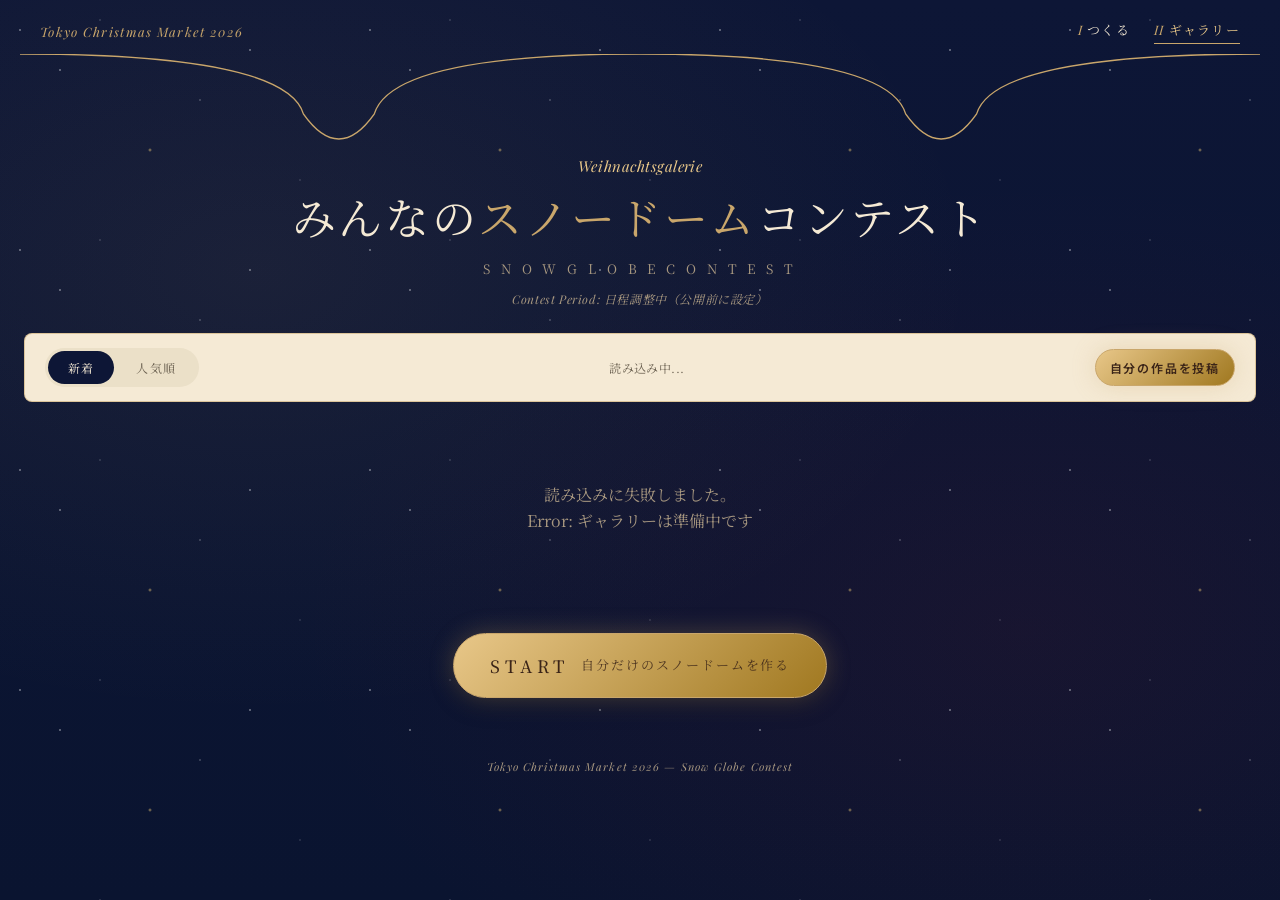
==== gallery.html @ 2eba1203 "Add 3D snow globe maker for test publishing Three.js snow globe maker (shapes, bases, engraving, sno" ====
<!DOCTYPE html>
<html lang="ja">
<head>
<meta charset="UTF-8">
<meta name="viewport" content="width=device-width, initial-scale=1.0">
<title>スノードームコンテスト｜東京クリスマスマーケット2026</title>
<meta name="description" content="みんなが作ったオリジナルスノードームを見てみよう。東京クリスマスマーケット公式スノードームコンテスト。">
<link rel="preconnect" href="https://fonts.googleapis.com">
<link rel="preconnect" href="https://fonts.gstatic.com" crossorigin>
<link href="https://fonts.googleapis.com/css2?family=Noto+Serif+JP:wght@400;500;600;700&family=Noto+Sans+JP:wght@400;500;700&family=Playfair+Display:ital,wght@0,400;0,500;1,400;1,500&display=swap" rel="stylesheet">
<link rel="stylesheet" href="css/common.css">
<link rel="stylesheet" href="css/gallery.css">
</head>
<body>

<div class="sky-bg"></div>

<header class="site-header">
  <p class="brand">Tokyo Christmas Market 2026</p>
  <nav class="nav">
    <a href="index.html"><span class="roman">I</span>つくる</a>
    <a href="gallery.html" class="active"><span class="roman">II</span>ギャラリー</a>
  </nav>
</header>

<div class="arch-decoration"></div>

<div class="title-block">
  <p class="tagline">Weihnachtsgalerie</p>
  <h1><span class="nw">みんなの<span class="accent">スノードーム</span></span><span class="nw">コンテスト</span></h1>
  <p class="subtitle">S  N  O  W  G  L  O  B  E   C  O  N  T  E  S  T</p>
  <p style="font-size: 12px; color: var(--text-light-dim); margin: 10px 0 0; font-family: var(--font-serif-en); font-style: italic; letter-spacing: 0.05em;">
    Contest Period: <span id="periodLabel"></span>
  </p>
</div>

<div class="gallery-controls">
  <div class="sort-tabs">
    <button data-sort="new" class="active">新着</button>
    <button data-sort="popular">人気順</button>
  </div>
  <div class="gallery-count" id="galleryCount">読み込み中...</div>
  <a href="index.html" class="btn btn-primary btn-sm">
    <span>自分の作品を投稿</span>
  </a>
</div>

<div class="gallery-grid" id="galleryGrid"></div>

<div class="gallery-loading" id="galleryLoading">
  <div class="spinner"></div>
</div>

<div class="load-more">
  <button class="btn" id="loadMoreBtn" style="display:none;">もっと見る</button>
</div>

<div class="cta-make">
  <a href="index.html" class="btn-start">
    <span class="label-en">START</span>
    <span class="label-jp">自分だけのスノードームを作る</span>
  </a>
</div>

<!-- 詳細モーダル -->
<div class="modal-overlay" id="detailModal">
  <div class="modal detail-modal">
    <button class="modal-close" onclick="closeDetail()" style="color: #fff; background: rgba(0,0,0,0.5); z-index: 10;">×</button>
    <img class="detail-img" src="" alt="">
    <div class="detail-body">
      <h2 class="detail-name"></h2>
      <p class="detail-comment"></p>
      <div class="detail-actions">
        <button class="btn" data-share-x>𝕏 でシェア</button>
        <button class="btn" data-copy-link>リンクをコピー</button>
      </div>
    </div>
  </div>
</div>

<footer class="site-footer">
  Tokyo Christmas Market 2026 — Snow Globe Contest
</footer>

<script src="js/config.js"></script>
<script src="js/gallery.js"></script>
<script>
  document.getElementById('periodLabel').textContent = CONFIG.CONTEST_PERIOD;
</script>

</body>
</html>
---- css/common.css ----
/* ============================================================
   TCM スノードームメーカー 共通
   マグカップメーカー準拠：深ネイビー＋ゴールド装飾＋明朝＋クリーム
   ============================================================ */

:root {
  /* TCM 2026 公式カラー */
  --tcm-navy: #0d1636;         /* 公式ネイビー・最深 */
  --tcm-navy-mid: #1b2a52;     /* 中間 */
  --tcm-navy-light: #2a3a6b;
  --tcm-red: #8b1821;          /* 公式レッド */
  --tcm-gold: #c9a66b;         /* アンティークゴールド */
  --tcm-gold-light: #e8c789;
  --tcm-gold-dark: #a07820;
  --tcm-cream: #f5ead5;        /* パネル用クリーム */
  --tcm-cream-dim: #e8dcbf;
  --tcm-brown: #3a2418;

  /* セマンティック */
  --bg-stage: #06102e;         /* ステージ最深 */
  --bg-base: #0a1430;          /* 全体背景 */
  --bg-panel: #f5ead5;         /* パネル：クリーム */
  --bg-panel-sub: #ebe0c8;     /* サブカード */
  --bg-input: #ffffff;

  --text-light: #f5ead5;       /* ダーク背景上 */
  --text-light-dim: #a89880;
  --text-dark: #2a2410;        /* 明るいパネル上 */
  --text-dark-dim: #6a6050;
  --text-gold: #c9a66b;

  --border-gold: rgba(201, 166, 107, 0.55);
  --border-gold-strong: #c9a66b;
  --border-dark: rgba(42, 36, 16, 0.15);

  --shadow-soft: 0 4px 20px rgba(0, 0, 0, 0.35);
  --shadow-strong: 0 10px 40px rgba(0, 0, 0, 0.55);
  --shadow-gold: 0 0 24px rgba(201, 166, 107, 0.3);
  --shadow-panel: 0 4px 24px rgba(0, 0, 0, 0.25);

  --radius: 8px;
  --radius-sm: 4px;
  --radius-lg: 14px;
  --radius-pill: 999px;

  --font-serif: "Noto Serif JP", "Playfair Display", "游明朝", serif;
  --font-serif-en: "Playfair Display", "Noto Serif JP", serif;
  --font-sans: "Noto Sans JP", -apple-system, "Hiragino Sans", sans-serif;
}

* { box-sizing: border-box; }

html, body {
  margin: 0;
  padding: 0;
  background: var(--bg-base);
  color: var(--text-light);
  font-family: var(--font-sans);
  line-height: 1.6;
  min-height: 100vh;
  -webkit-font-smoothing: antialiased;
}

/* 星空背景（ベース） */
.sky-bg {
  position: fixed; inset: 0;
  z-index: 0;
  background:
    radial-gradient(ellipse at 20% 30%, rgba(201, 166, 107, 0.08), transparent 50%),
    radial-gradient(ellipse at 80% 70%, rgba(139, 24, 33, 0.1), transparent 50%),
    linear-gradient(180deg, var(--tcm-navy) 0%, var(--bg-base) 100%);
  pointer-events: none;
}

.sky-bg::before {
  content: ""; position: absolute; inset: 0;
  background-image:
    radial-gradient(1.5px 1.5px at 20px 30px, #fff, transparent),
    radial-gradient(1.5px 1.5px at 60px 70px, #fff, transparent),
    radial-gradient(1px 1px at 100px 20px, rgba(255,255,255,0.7), transparent),
    radial-gradient(2px 2px at 150px 150px, #ffd77a, transparent),
    radial-gradient(1px 1px at 200px 100px, #fff, transparent),
    radial-gradient(1.5px 1.5px at 250px 50px, #fff, transparent),
    radial-gradient(1px 1px at 300px 180px, rgba(255,255,255,0.6), transparent);
  background-repeat: repeat;
  background-size: 350px 220px;
  opacity: 0.6;
}

/* ───────── ヘッダー（マグカップメーカー準拠） ───────── */
.site-header {
  position: relative;
  z-index: 2;
  padding: 20px 40px 10px;
  display: flex;
  align-items: center;
  justify-content: space-between;
}

.site-header .brand {
  font-family: var(--font-serif-en);
  font-style: italic;
  font-size: 13px;
  letter-spacing: 0.1em;
  color: var(--tcm-gold);
  margin: 0;
}

.site-header .nav {
  display: flex;
  gap: 24px;
  font-family: var(--font-serif);
  font-size: 13px;
}

.site-header .nav a {
  color: var(--tcm-cream);
  text-decoration: none;
  padding-bottom: 2px;
  border-bottom: 1px solid transparent;
  letter-spacing: 0.1em;
}

.site-header .nav a:hover,
.site-header .nav a.active {
  border-bottom-color: var(--tcm-gold);
  color: var(--tcm-gold-light);
}

.site-header .nav a .roman {
  font-family: var(--font-serif-en);
  font-style: italic;
  margin-right: 4px;
  color: var(--tcm-gold);
}

/* ゴールドのアーチ装飾（SVG を背景として） */
.arch-decoration {
  position: relative;
  z-index: 1;
  height: 90px;
  margin: 0 20px;
  background-repeat: no-repeat;
  background-position: center top;
  background-size: 100% 90px;
  background-image: url("data:image/svg+xml;utf8,<svg xmlns='http://www.w3.org/2000/svg' viewBox='0 0 1400 90' preserveAspectRatio='none'><path d='M 0 0 Q 300 0 320 60 Q 340 85 360 85 Q 380 85 400 60 Q 420 0 700 0 Q 980 0 1000 60 Q 1020 85 1040 85 Q 1060 85 1080 60 Q 1100 0 1400 0' fill='none' stroke='%23c9a66b' stroke-width='1.4'/></svg>");
  pointer-events: none;
}

/* ───────── タイトル ───────── */
.title-block {
  position: relative;
  z-index: 2;
  text-align: center;
  padding: 10px 20px 24px;
}

.title-block .tagline {
  font-family: var(--font-serif-en);
  font-style: italic;
  font-size: 15px;
  color: var(--tcm-gold-light);
  margin: 0 0 10px;
  letter-spacing: 0.03em;
}

.title-block h1 {
  font-family: var(--font-serif);
  font-weight: 400;
  font-size: clamp(26px, 4.5vw, 44px);
  margin: 0;
  color: var(--tcm-cream);
  letter-spacing: 0.06em;
  line-height: 1.3;
}

.title-block h1 .accent {
  color: var(--tcm-gold);
}

.title-block .subtitle {
  margin: 14px 0 0;
  font-family: var(--font-serif);
  font-size: 13px;
  color: var(--text-light-dim);
  letter-spacing: 0.3em;
}

/* ───────── ボタン ───────── */
.btn {
  display: inline-flex;
  align-items: center;
  justify-content: center;
  gap: 8px;
  padding: 12px 22px;
  border: 1px solid var(--border-gold);
  background: var(--tcm-navy-mid);
  color: var(--tcm-cream);
  font-family: var(--font-sans);
  font-size: 13px;
  font-weight: 500;
  cursor: pointer;
  border-radius: var(--radius-pill);
  transition: all 0.2s ease;
  text-decoration: none;
  letter-spacing: 0.05em;
}

.btn:hover {
  background: var(--tcm-navy-light);
  border-color: var(--tcm-gold);
  box-shadow: var(--shadow-gold);
}

.btn-primary {
  background: linear-gradient(135deg, var(--tcm-gold-light), var(--tcm-gold-dark));
  border: 1px solid var(--tcm-gold);
  color: var(--tcm-brown);
  font-weight: 600;
  letter-spacing: 0.15em;
  padding: 14px 28px;
  box-shadow: var(--shadow-gold);
}

.btn-primary:hover {
  background: linear-gradient(135deg, #f0d4a0, var(--tcm-gold));
  color: var(--tcm-navy);
}

.btn-primary .divider {
  width: 1px;
  height: 16px;
  background: rgba(42, 36, 16, 0.4);
  margin: 0 8px;
}

.btn-sm { padding: 8px 14px; font-size: 12px; }
.btn-lg { padding: 16px 32px; font-size: 15px; }

.btn-ghost {
  background: transparent;
}

/* 大きなSTART風ボタン（マグカップメーカー同じ） */
.btn-start {
  display: inline-flex;
  align-items: center;
  gap: 12px;
  padding: 18px 36px;
  background: linear-gradient(135deg, var(--tcm-gold-light), var(--tcm-gold-dark));
  border: 1px solid var(--tcm-gold);
  color: var(--tcm-brown);
  font-family: var(--font-serif);
  font-size: 17px;
  letter-spacing: 0.3em;
  border-radius: var(--radius-pill);
  cursor: pointer;
  text-decoration: none;
  box-shadow: var(--shadow-gold), 0 6px 24px rgba(0,0,0,0.3);
  transition: all 0.25s;
}

.btn-start .label-en { font-weight: 500; }
.btn-start .label-jp { font-weight: 400; font-size: 13px; letter-spacing: 0.15em; opacity: 0.85; }
.btn-start:hover { transform: translateY(-2px); box-shadow: var(--shadow-gold), 0 10px 32px rgba(0,0,0,0.4); }

/* ───────── モーダル ───────── */
.modal-overlay {
  position: fixed; inset: 0;
  background: rgba(0, 0, 0, 0.78);
  display: none;
  align-items: center;
  justify-content: center;
  z-index: 100;
  padding: 20px;
  backdrop-filter: blur(6px);
}

.modal-overlay.open { display: flex; }

.modal {
  background: var(--bg-panel);
  color: var(--text-dark);
  border: 1px solid var(--border-gold-strong);
  border-radius: var(--radius-lg);
  padding: 32px 36px;
  max-width: 540px;
  width: 100%;
  max-height: 85vh;
  overflow-y: auto;
  box-shadow: var(--shadow-strong);
  position: relative;
}

.modal h2 {
  font-family: var(--font-serif);
  font-weight: 500;
  margin: 0 0 20px;
  color: var(--tcm-navy);
  font-size: 22px;
  letter-spacing: 0.08em;
  text-align: center;
}

.modal .modal-sub {
  font-family: var(--font-serif-en);
  font-style: italic;
  text-align: center;
  color: var(--tcm-gold-dark);
  font-size: 13px;
  margin: -14px 0 20px;
}

.modal-close {
  position: absolute;
  top: 16px; right: 16px;
  background: none;
  border: none;
  color: var(--text-dark-dim);
  font-size: 22px;
  cursor: pointer;
  width: 32px;
  height: 32px;
  border-radius: 50%;
  transition: background 0.15s;
}

.modal-close:hover { background: rgba(0,0,0,0.06); }

/* ───────── フォーム ───────── */
.form-group {
  margin-bottom: 18px;
}

.form-group label {
  display: block;
  margin-bottom: 6px;
  font-size: 12px;
  font-family: var(--font-serif);
  color: var(--text-dark-dim);
  letter-spacing: 0.08em;
}

.form-group input, .form-group textarea {
  width: 100%;
  padding: 10px 14px;
  background: var(--bg-input);
  border: 1px solid var(--border-dark);
  color: var(--text-dark);
  font-family: var(--font-sans);
  font-size: 14px;
  border-radius: var(--radius-sm);
  transition: border-color 0.15s;
}

.form-group input:focus, .form-group textarea:focus {
  outline: none;
  border-color: var(--tcm-gold);
}

/* ───────── トースト ───────── */
.toast {
  position: fixed;
  bottom: 30px;
  left: 50%;
  transform: translateX(-50%) translateY(100px);
  padding: 12px 24px;
  background: var(--tcm-cream);
  color: var(--tcm-navy);
  border: 1px solid var(--tcm-gold);
  border-radius: var(--radius-pill);
  box-shadow: var(--shadow-strong);
  z-index: 200;
  transition: transform 0.3s ease, opacity 0.3s;
  opacity: 0;
  pointer-events: none;
  font-family: var(--font-serif);
  font-size: 13px;
  letter-spacing: 0.05em;
}

.toast.show {
  transform: translateX(-50%) translateY(0);
  opacity: 1;
}

/* ───────── フッター ───────── */
.site-footer {
  position: relative;
  z-index: 2;
  margin-top: 40px;
  padding: 20px 20px 24px;
  text-align: center;
  color: var(--text-light-dim);
  font-size: 11px;
  font-family: var(--font-serif-en);
  font-style: italic;
  letter-spacing: 0.1em;
}

/* スクロールバー */
::-webkit-scrollbar { width: 8px; height: 8px; }
::-webkit-scrollbar-track { background: transparent; }
::-webkit-scrollbar-thumb { background: rgba(201, 166, 107, 0.3); border-radius: 4px; }
::-webkit-scrollbar-thumb:hover { background: var(--tcm-gold); }

/* セクションラベル（パネル内の見出し用） */
.section-label {
  display: flex;
  align-items: baseline;
  justify-content: space-between;
  margin: 0 0 12px;
  padding-bottom: 8px;
  border-bottom: 1px solid var(--border-dark);
}

.section-label .jp {
  font-family: var(--font-serif);
  font-size: 15px;
  color: var(--tcm-navy);
  font-weight: 500;
  letter-spacing: 0.1em;
}

.section-label .en {
  font-family: var(--font-serif-en);
  font-style: italic;
  font-size: 13px;
  color: var(--tcm-gold-dark);
  letter-spacing: 0.05em;
}

/* 操作ヒント行（ステージ上） */
.stage-hint {
  color: var(--text-light-dim);
  font-size: 11px;
  text-align: right;
  letter-spacing: 0.1em;
  font-family: var(--font-serif);
  padding: 4px 10px;
}

/* ユーティリティ */
.center { text-align: center; }
.flex-row { display: flex; gap: 10px; }
.flex-row.wrap { flex-wrap: wrap; }

.nw { display: inline-block; white-space: nowrap; }
@media (max-width: 640px) {
  .site-header { flex-direction: column; gap: 8px; padding-top: 14px; }
  .site-header .nav { gap: 18px; }
  .title-block .subtitle { letter-spacing: 0.18em; font-size: 11px; }
}
---- css/gallery.css ----
/* ============================================================
   ギャラリー
   ============================================================ */

.gallery-controls {
  display: flex;
  justify-content: space-between;
  align-items: center;
  gap: 12px;
  margin: 0 24px 20px;
  flex-wrap: wrap;
  padding: 14px 20px;
  background: var(--bg-panel);
  color: var(--text-dark);
  border: 1px solid var(--border-gold);
  border-radius: var(--radius);
  position: relative;
  z-index: 2;
}

.sort-tabs {
  display: flex;
  gap: 2px;
  background: var(--bg-panel-sub);
  padding: 3px;
  border-radius: var(--radius-pill);
}

.sort-tabs button {
  padding: 8px 20px;
  background: transparent;
  border: none;
  color: var(--text-dark-dim);
  cursor: pointer;
  border-radius: var(--radius-pill);
  font-family: var(--font-serif);
  font-size: 12px;
  letter-spacing: 0.1em;
}

.sort-tabs button.active {
  background: var(--tcm-navy);
  color: var(--tcm-cream);
}

.gallery-count {
  color: var(--text-dark-dim);
  font-size: 12px;
  font-family: var(--font-serif);
  letter-spacing: 0.03em;
}

.gallery-grid {
  position: relative;
  z-index: 2;
  display: grid;
  grid-template-columns: repeat(auto-fill, minmax(220px, 1fr));
  gap: 16px;
  padding: 0 24px;
}

@media (max-width: 640px) {
  .gallery-grid { grid-template-columns: repeat(auto-fill, minmax(150px, 1fr)); gap: 10px; padding: 0 12px; }
  .gallery-controls { margin: 0 12px 16px; padding: 10px 14px; }
}

.gcard {
  background: var(--bg-panel);
  color: var(--text-dark);
  border: 1px solid var(--border-gold);
  border-radius: var(--radius);
  overflow: hidden;
  transition: all 0.2s;
  cursor: pointer;
  display: flex;
  flex-direction: column;
  box-shadow: var(--shadow-panel);
}

.gcard:hover {
  transform: translateY(-4px);
  box-shadow: var(--shadow-strong);
  border-color: var(--tcm-gold);
}

.gcard-img {
  width: 100%;
  aspect-ratio: 1 / 1;
  background: var(--bg-stage);
  display: block;
  object-fit: cover;
}

.gcard-body {
  padding: 10px 14px;
}

.gcard-name {
  font-family: var(--font-serif);
  font-weight: 500;
  color: var(--text-dark);
  font-size: 14px;
  overflow: hidden;
  text-overflow: ellipsis;
  white-space: nowrap;
}

.gcard-comment {
  color: var(--text-dark-dim);
  font-size: 12px;
  margin: 4px 0 8px;
  display: -webkit-box;
  -webkit-line-clamp: 2;
  -webkit-box-orient: vertical;
  overflow: hidden;
  min-height: 2.4em;
  letter-spacing: 0.02em;
}

.gcard-foot {
  display: flex;
  justify-content: space-between;
  align-items: center;
  padding: 8px 14px;
  border-top: 1px solid var(--border-dark);
  background: var(--bg-panel-sub);
}

.like-btn {
  display: inline-flex;
  align-items: center;
  gap: 4px;
  background: none;
  border: none;
  color: var(--text-dark-dim);
  cursor: pointer;
  font-size: 13px;
  padding: 4px 8px;
  border-radius: var(--radius-pill);
  font-family: var(--font-serif);
}

.like-btn:hover {
  background: rgba(139, 24, 33, 0.08);
  color: var(--tcm-red);
}

.like-btn.liked {
  color: var(--tcm-red);
  font-weight: 600;
}

.gcard-date {
  color: var(--text-dark-dim);
  font-size: 10px;
  font-family: var(--font-serif-en);
  font-style: italic;
}

.load-more {
  position: relative;
  z-index: 2;
  text-align: center;
  margin-top: 30px;
}

.gallery-loading, .gallery-empty {
  text-align: center;
  padding: 60px 20px;
  color: var(--text-light-dim);
  font-family: var(--font-serif);
}

.spinner {
  display: inline-block;
  width: 28px; height: 28px;
  border: 3px solid rgba(201, 166, 107, 0.2);
  border-top-color: var(--tcm-gold);
  border-radius: 50%;
  animation: spin 0.8s linear infinite;
}

@keyframes spin { to { transform: rotate(360deg); } }

/* 詳細モーダル */
.detail-modal {
  max-width: 640px;
  padding: 0;
  overflow: hidden;
}

.detail-img {
  width: 100%;
  aspect-ratio: 1 / 1;
  background: var(--bg-stage);
  display: block;
  object-fit: contain;
}

.detail-body {
  padding: 24px 28px;
}

.detail-name {
  font-family: var(--font-serif);
  color: var(--tcm-navy);
  margin: 0 0 8px;
  font-size: 20px;
  letter-spacing: 0.08em;
}

.detail-comment {
  color: var(--text-dark);
  margin: 0 0 16px;
  line-height: 1.6;
}

.detail-actions {
  display: flex;
  gap: 10px;
  flex-wrap: wrap;
}

.detail-actions .btn {
  color: var(--text-dark);
  background: var(--bg-panel-sub);
  border-color: var(--border-dark);
}

.cta-make {
  position: relative;
  z-index: 2;
  text-align: center;
  margin: 40px 0 20px;
}
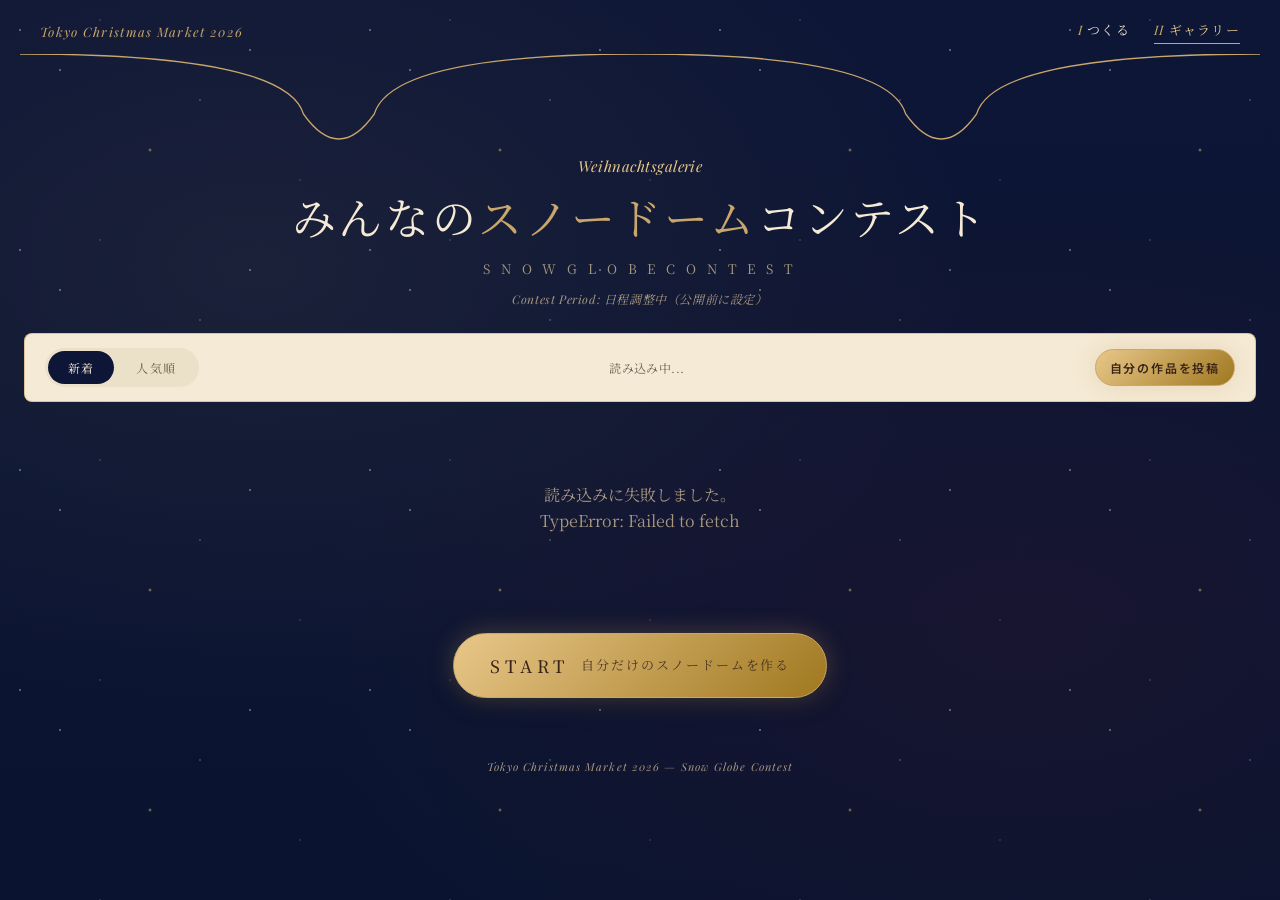
==== commit ba327d95: "Connect contest backend (GAS) and add OGP - Send contest/like requests as urlencoded so GAS receives" ====
--- a/gallery.html
+++ b/gallery.html
@@ -4,6 +4,16 @@
 <meta charset="UTF-8">
 <meta name="viewport" content="width=device-width, initial-scale=1.0">
 <title>スノードームコンテスト｜東京クリスマスマーケット2026</title>
+<meta name="description" content="スノードームメーカーで作られた作品のギャラリー。お気に入りの作品に「いいね」で投票しよう。">
+<meta property="og:type" content="website">
+<meta property="og:site_name" content="東京クリスマスマーケット2026">
+<meta property="og:title" content="スノードームコンテスト｜東京クリスマスマーケット2026">
+<meta property="og:description" content="スノードームメーカーで作られた作品のギャラリー。お気に入りの作品に「いいね」で投票しよう。">
+<meta property="og:url" content="https://kakerushirasawa.github.io/tcm-snowdome/gallery.html">
+<meta property="og:image" content="https://kakerushirasawa.github.io/tcm-snowdome/assets/ogp.jpg">
+<meta property="og:image:width" content="1200">
+<meta property="og:image:height" content="630">
+<meta name="twitter:card" content="summary_large_image">
 <meta name="description" content="みんなが作ったオリジナルスノードームを見てみよう。東京クリスマスマーケット公式スノードームコンテスト。">
 <link rel="preconnect" href="https://fonts.googleapis.com">
 <link rel="preconnect" href="https://fonts.gstatic.com" crossorigin>
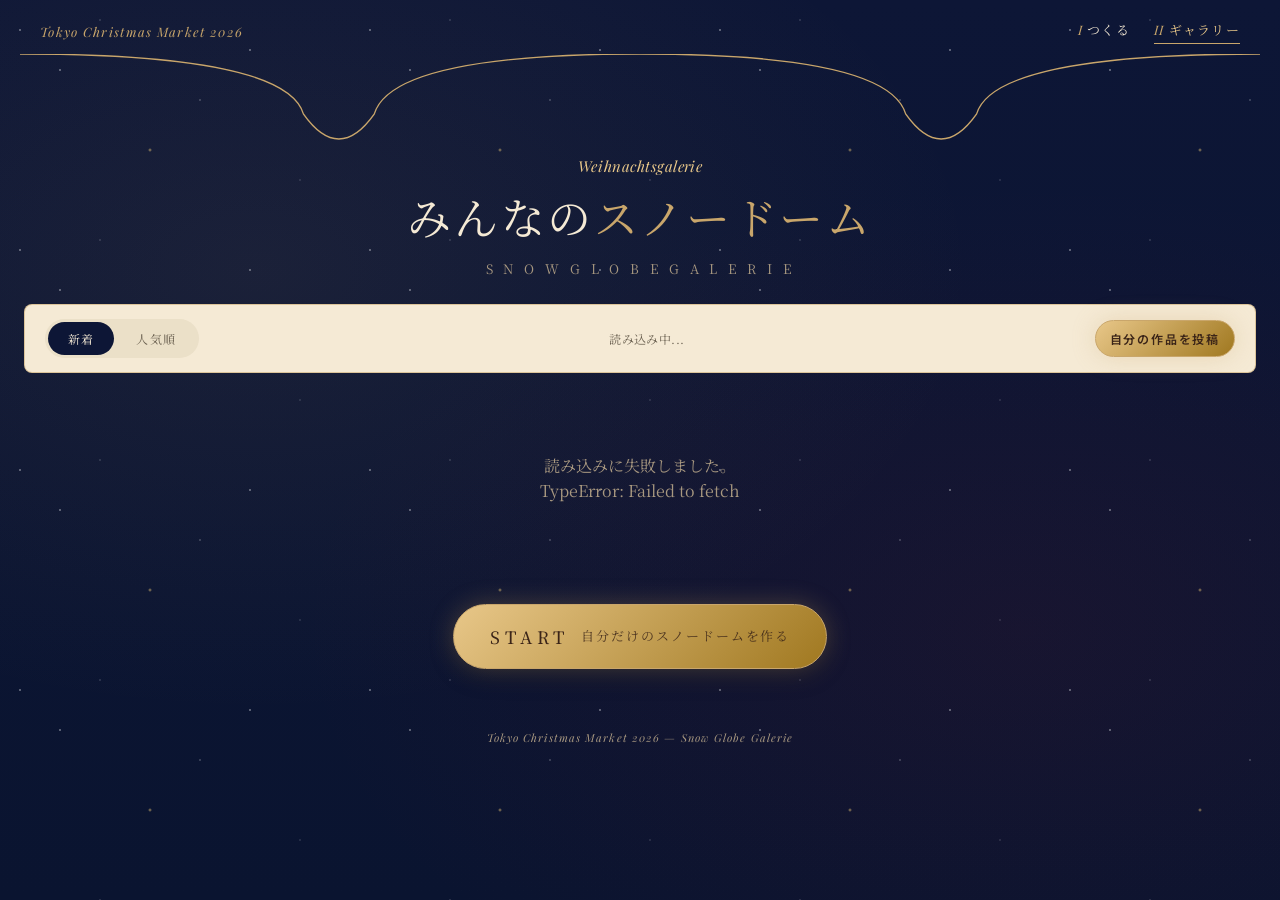
==== commit 119bcc64: "Replace contest with gallery and add a start-screen stream - Rename all "コンテスト" wording to ギャラリー acr" ====
--- a/gallery.html
+++ b/gallery.html
@@ -3,18 +3,19 @@
 <head>
 <meta charset="UTF-8">
 <meta name="viewport" content="width=device-width, initial-scale=1.0">
-<title>スノードームコンテスト｜東京クリスマスマーケット2026</title>
+<title>みんなのスノードーム｜東京クリスマスマーケット2026</title>
 <meta name="description" content="スノードームメーカーで作られた作品のギャラリー。お気に入りの作品に「いいね」で投票しよう。">
 <meta property="og:type" content="website">
 <meta property="og:site_name" content="東京クリスマスマーケット2026">
-<meta property="og:title" content="スノードームコンテスト｜東京クリスマスマーケット2026">
+<meta property="og:title" content="みんなのスノードーム｜東京クリスマスマーケット2026">
 <meta property="og:description" content="スノードームメーカーで作られた作品のギャラリー。お気に入りの作品に「いいね」で投票しよう。">
 <meta property="og:url" content="https://kakerushirasawa.github.io/tcm-snowdome/gallery.html">
 <meta property="og:image" content="https://kakerushirasawa.github.io/tcm-snowdome/assets/ogp.jpg">
 <meta property="og:image:width" content="1200">
 <meta property="og:image:height" content="630">
 <meta name="twitter:card" content="summary_large_image">
-<meta name="description" content="みんなが作ったオリジナルスノードームを見てみよう。東京クリスマスマーケット公式スノードームコンテスト。">
+<meta name="description" content="みんなが作ったオリジナルスノードームを見てみよう。東京クリスマスマーケット公式。">
+<link rel="icon" href="data:image/svg+xml,%3Csvg xmlns='http://www.w3.org/2000/svg' viewBox='0 0 32 32'%3E%3Crect width='32' height='32' rx='6' fill='%230d1b3e'/%3E%3Ccircle cx='16' cy='14' r='8.5' fill='none' stroke='%23c9a66b' stroke-width='1.6'/%3E%3Cpath d='M7 24h18l-1.6 4H8.6z' fill='%23c9a66b'/%3E%3Ccircle cx='12' cy='12' r='1.1' fill='%23fff'/%3E%3Ccircle cx='19' cy='10' r='1' fill='%23fff'/%3E%3Ccircle cx='17' cy='16' r='1.2' fill='%23fff'/%3E%3C/svg%3E">
 <link rel="preconnect" href="https://fonts.googleapis.com">
 <link rel="preconnect" href="https://fonts.gstatic.com" crossorigin>
 <link href="https://fonts.googleapis.com/css2?family=Noto+Serif+JP:wght@400;500;600;700&family=Noto+Sans+JP:wght@400;500;700&family=Playfair+Display:ital,wght@0,400;0,500;1,400;1,500&display=swap" rel="stylesheet">
@@ -37,11 +38,8 @@
 
 <div class="title-block">
   <p class="tagline">Weihnachtsgalerie</p>
-  <h1><span class="nw">みんなの<span class="accent">スノードーム</span></span><span class="nw">コンテスト</span></h1>
-  <p class="subtitle">S  N  O  W  G  L  O  B  E   C  O  N  T  E  S  T</p>
-  <p style="font-size: 12px; color: var(--text-light-dim); margin: 10px 0 0; font-family: var(--font-serif-en); font-style: italic; letter-spacing: 0.05em;">
-    Contest Period: <span id="periodLabel"></span>
-  </p>
+  <h1><span class="nw">みんなの<span class="accent">スノードーム</span></span></h1>
+  <p class="subtitle">S  N  O  W  G  L  O  B  E   G  A  L  E  R  I  E</p>
 </div>
 
 <div class="gallery-controls">
@@ -89,13 +87,12 @@
 </div>
 
 <footer class="site-footer">
-  Tokyo Christmas Market 2026 — Snow Globe Contest
+  Tokyo Christmas Market 2026 — Snow Globe Galerie
 </footer>
 
 <script src="js/config.js"></script>
 <script src="js/gallery.js"></script>
 <script>
-  document.getElementById('periodLabel').textContent = CONFIG.CONTEST_PERIOD;
 </script>
 
 </body>
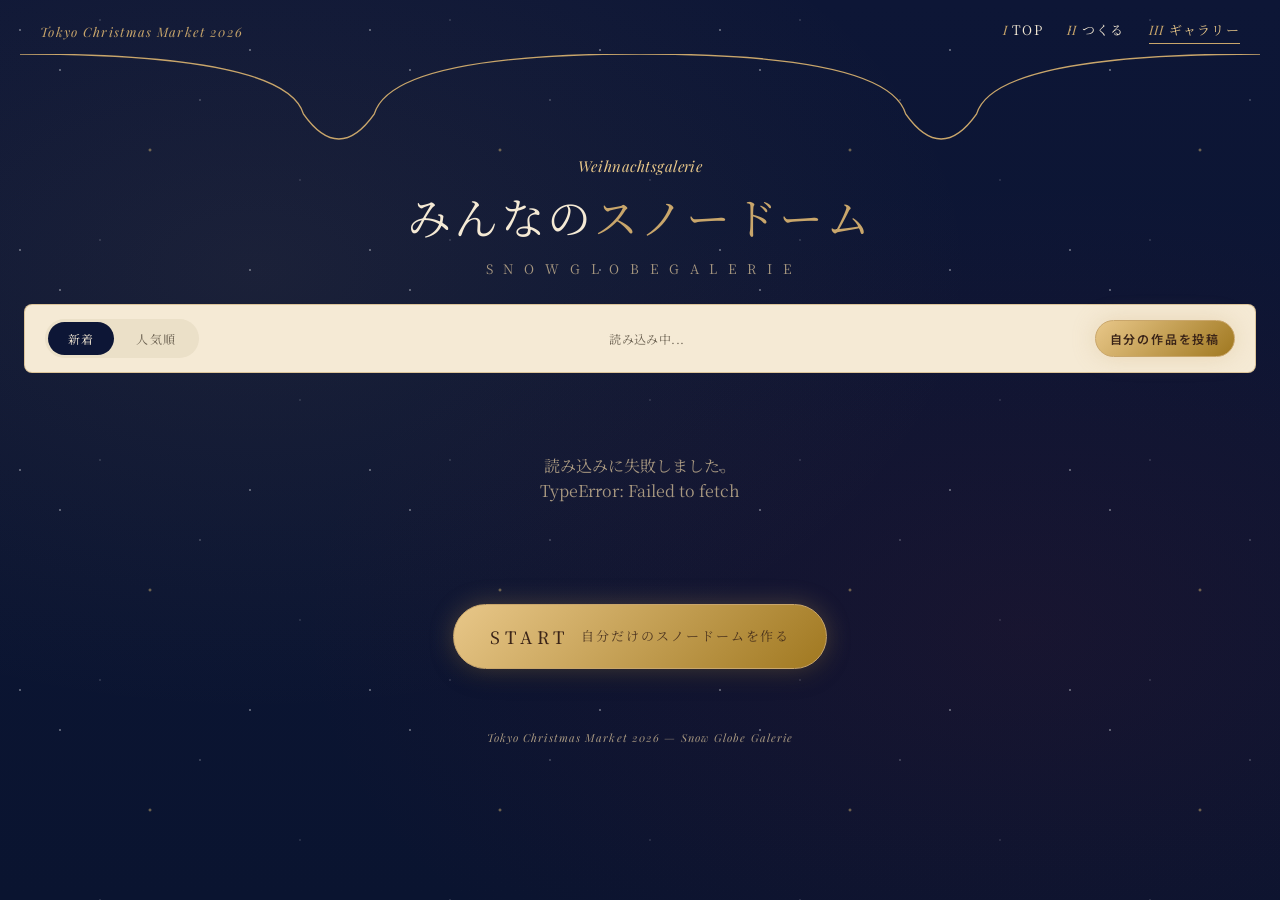
==== commit 0343374f: "Split the site into TOP, maker and gallery pages - index.html becomes a TOP page: hero, a three-step" ====
--- a/gallery.html
+++ b/gallery.html
@@ -29,8 +29,9 @@
 <header class="site-header">
   <p class="brand">Tokyo Christmas Market 2026</p>
   <nav class="nav">
-    <a href="index.html"><span class="roman">I</span>つくる</a>
-    <a href="gallery.html" class="active"><span class="roman">II</span>ギャラリー</a>
+    <a href="index.html"><span class="roman">I</span>TOP</a>
+    <a href="maker.html"><span class="roman">II</span>つくる</a>
+    <a href="gallery.html" class="active"><span class="roman">III</span>ギャラリー</a>
   </nav>
 </header>
 
@@ -48,7 +49,7 @@
     <button data-sort="popular">人気順</button>
   </div>
   <div class="gallery-count" id="galleryCount">読み込み中...</div>
-  <a href="index.html" class="btn btn-primary btn-sm">
+  <a href="maker.html" class="btn btn-primary btn-sm">
     <span>自分の作品を投稿</span>
   </a>
 </div>
@@ -64,7 +65,7 @@
 </div>
 
 <div class="cta-make">
-  <a href="index.html" class="btn-start">
+  <a href="maker.html" class="btn-start">
     <span class="label-en">START</span>
     <span class="label-jp">自分だけのスノードームを作る</span>
   </a>
--- a/css/common.css
+++ b/css/common.css
@@ -177,6 +177,11 @@
 .title-block h1 .accent {
   color: var(--tcm-gold);
 }
+
+/* 見出しを下げたページ（制作ページなど）— ヒーローはTOPが持つ */
+.title-block.compact { padding: 4px 20px 16px; }
+.title-block.compact .tagline { font-size: 13px; margin-bottom: 6px; }
+.title-block.compact h1 { font-size: clamp(22px, 3vw, 30px); letter-spacing: 0.1em; }
 
 .title-block .subtitle {
   margin: 14px 0 0;
@@ -451,3 +456,18 @@
   .site-header .nav { gap: 18px; }
   .title-block .subtitle { letter-spacing: 0.18em; font-size: 11px; }
 }
+
+/* ───────── ページ送り（TOP → つくる → ギャラリー） ───────── */
+.page-next {
+  position: relative;
+  z-index: 2;
+  margin: 30px 0 10px;
+  text-align: center;
+}
+.page-next .hint {
+  display: block;
+  margin-bottom: 10px;
+  font-size: 11.5px;
+  letter-spacing: 0.1em;
+  color: var(--text-light-dim);
+}
